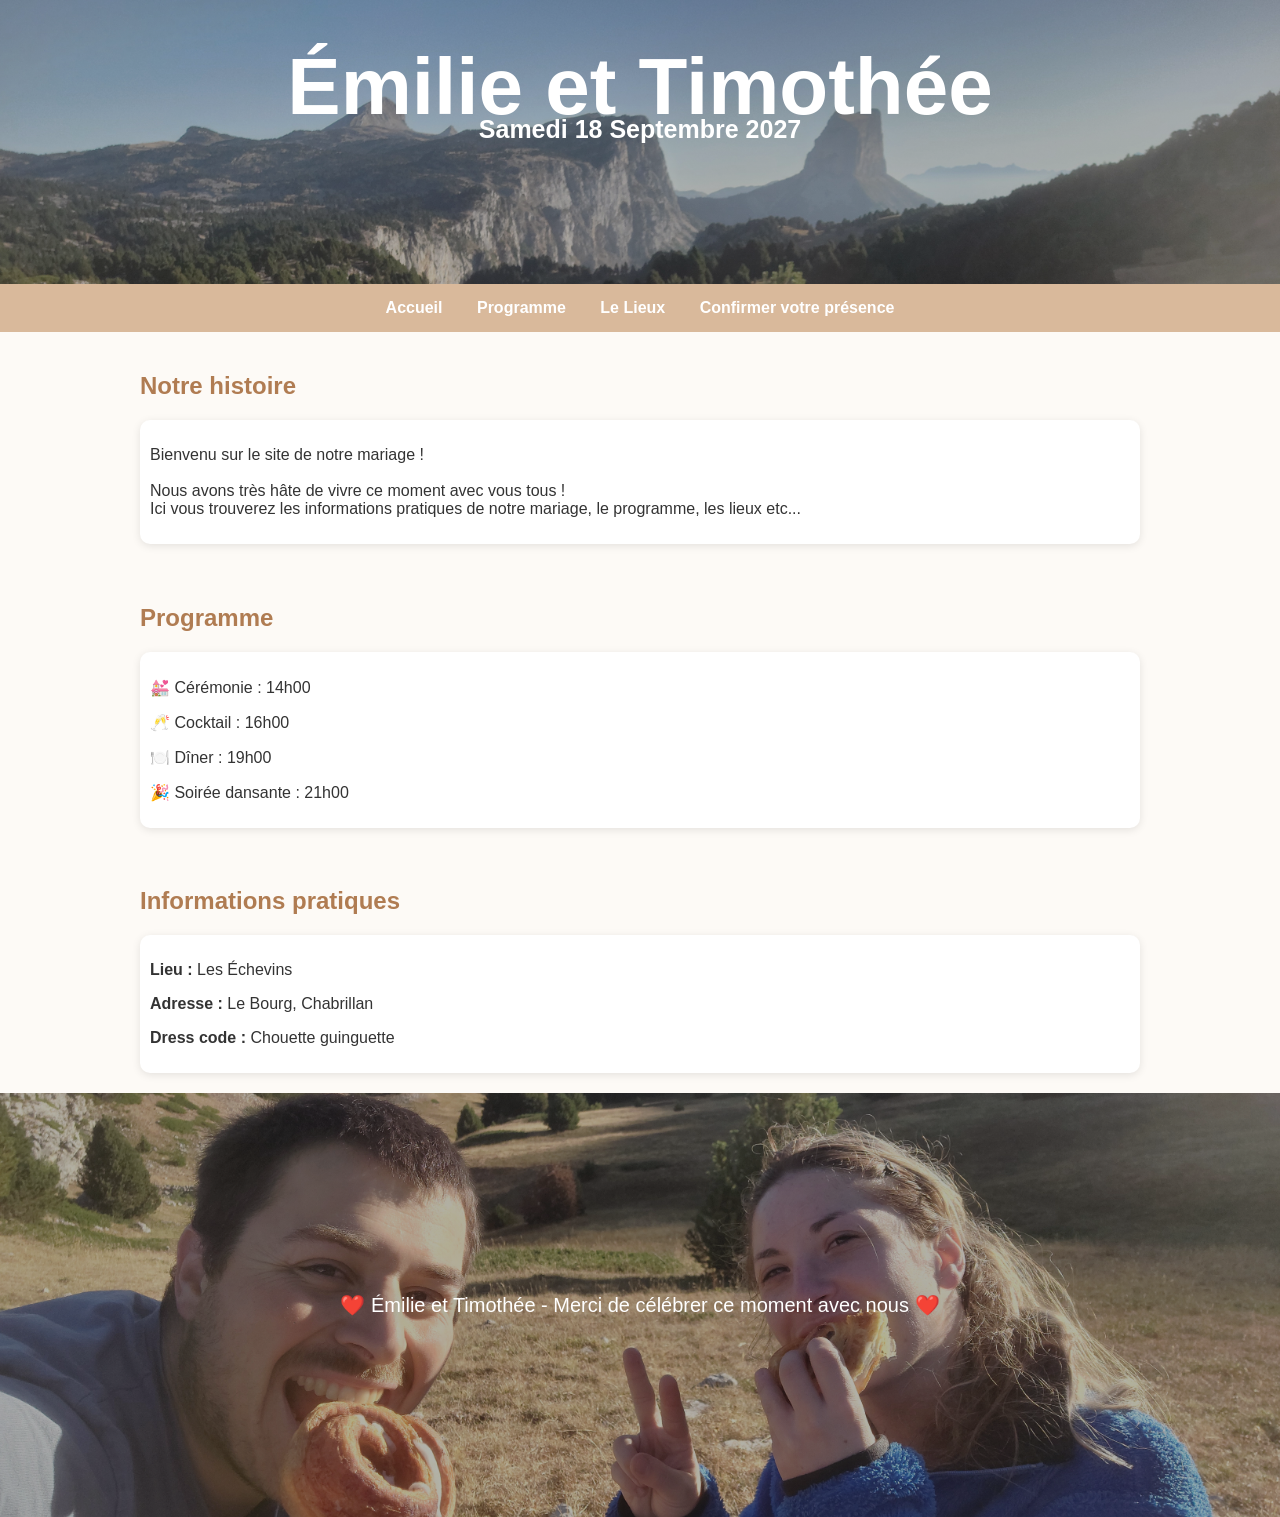
==== Index.html @ fb4b0fbf "MAJ date" ====
<!DOCTYPE html>
<html lang="fr">
<head>
    <meta charset="UTF-8">
    <meta name="viewport" content="width=device-width, initial-scale=1.0">
    <title>Mariage de Émilie et Timothée</title>

    <link rel="stylesheet" href="styles.css">

</head>
<body>

<header>
    <h1>Émilie et Timothée</h1>
    <h2>Samedi 18 Septembre 2027</h2>
</header>

<nav class="menu">
    <a href="Index.html">Accueil</a>    
    <a href="#programme">Programme</a>
    <a href="LeLieux.html">Le Lieux</a>
    <a href="Contact.html">Confirmer votre présence</a>
</nav>

<section id="histoire">
    <h2>Notre histoire</h2>
    <div class="card">
        <p>
            Bienvenu sur le site de notre mariage !<br><br>
            Nous avons très hâte de vivre ce moment avec vous tous ! <br>
            Ici vous trouverez les informations pratiques de notre mariage, le programme, les lieux etc... 
        </p>
    </div>
</section>

<section id="programme">
    <h2>Programme</h2>
    <div class="card">
        <p>💒 Cérémonie : 14h00</p>
        <p>🥂 Cocktail : 16h00</p>
        <p>🍽️ Dîner : 19h00</p>
        <p>🎉 Soirée dansante : 21h00</p>
    </div>
</section>

<section id="infos">
    <h2>Informations pratiques</h2>
    <div class="card">
        <p><strong>Lieu :</strong> Les Échevins</p>
        <p><strong>Adresse :</strong> Le Bourg, Chabrillan</p>
        <p><strong>Dress code :</strong> Chouette guinguette</p>
    </div>
</section>

<footer>
    ❤️ Émilie et Timothée - Merci de célébrer ce moment avec nous ❤️
</footer>

</body>
</html>
---- styles.css ----
body {
    margin: 0;
    font-family: Arial, sans-serif;
    color: #333;
    background-color: #fdfaf6;
}

header {
    background: linear-gradient(rgba(0,0,0,0.3), rgba(0,0,0,0.3)),
                url('Images/20260808_075522.jpg');
    font-family :'Candara light', sans-serif;
    background-size: cover;
    background-position: 0% 0%;
    color: rgb(255,255,255);
    text-align: center;
    padding: 30px 30px;
}

header h1 {
    font-size: 80px;
    padding: 1px 0;
    margin-top: 10px;
    padding-bottom: -20px;
    margin-bottom: -40px;
}

header h2 {
    font-size: 25px;
    color:rgb(255,255,255);
    padding-bottom: 0px;
    margin-bottom: 110px;
}
.menu {
    position:sticky;
    background-color: #d9b99b;
    text-align: center;
    padding: 15px;
}
 
.menu a {
    display: inline-block;
    position:sticky;
    background-color: white;
    color: #b07c52;
    padding: 12px 20px;
    margin: 5px;
    border-radius: 25px;
    text-decoration: none;
    font-weight: bold;
    transition: 0.3s;
}
 
.menu a:hover {
        background-color: #b07c52;
        color: white;
}

nav {
    background-color: #d9b99b;
    text-align: center;
    padding: 15px;
}

nav a {
    color: white;
    text-decoration: none;
    margin: 0 15px;
    font-weight: bold;
}

section {
    max-width: 1000px;
    margin:auto;
    padding: 20px 20px;
}

h2 {
    color: #b07c52;
}

.card {
    background: white;
    padding: 10px;
    border-radius: 10px;
    box-shadow: 0 2px 8px rgba(0,0,0,0.1);
    margin:auto;
    margin-top: 20px;
}

form {
    display: flex;
    flex-direction: column;
    gap: 50px;
    max-width: 500px;
    margin: auto;
}

input,
select,
textarea,
button {
    width: 100%;
    box-sizing: border-box;
}

input, select, textarea {
    padding: 10px;
    border: 1px solid #ccc;
    border-radius: 5px;
    margin-bottom: 20px;
}

button {
    background-color: #b07c52;
    color: white;
    border: none;
    padding: 12px;
    border-radius: 5px;
    cursor: pointer;
}

button:hover {
    background-color: #966744;
}

footer {
    background: linear-gradient(rgba(0,0,0,0.3), rgba(0,0,0,0.3)),
    url('Images/20260808_075522.jpg');
    background-size: cover;            
    text-align: center;
    font-size: 20px;
    background-position: 0% 60%;
    color: rgb(255,255,255);
    padding: 50px 30px;
    background-color: #d9b99b;
    padding: 200px;
}
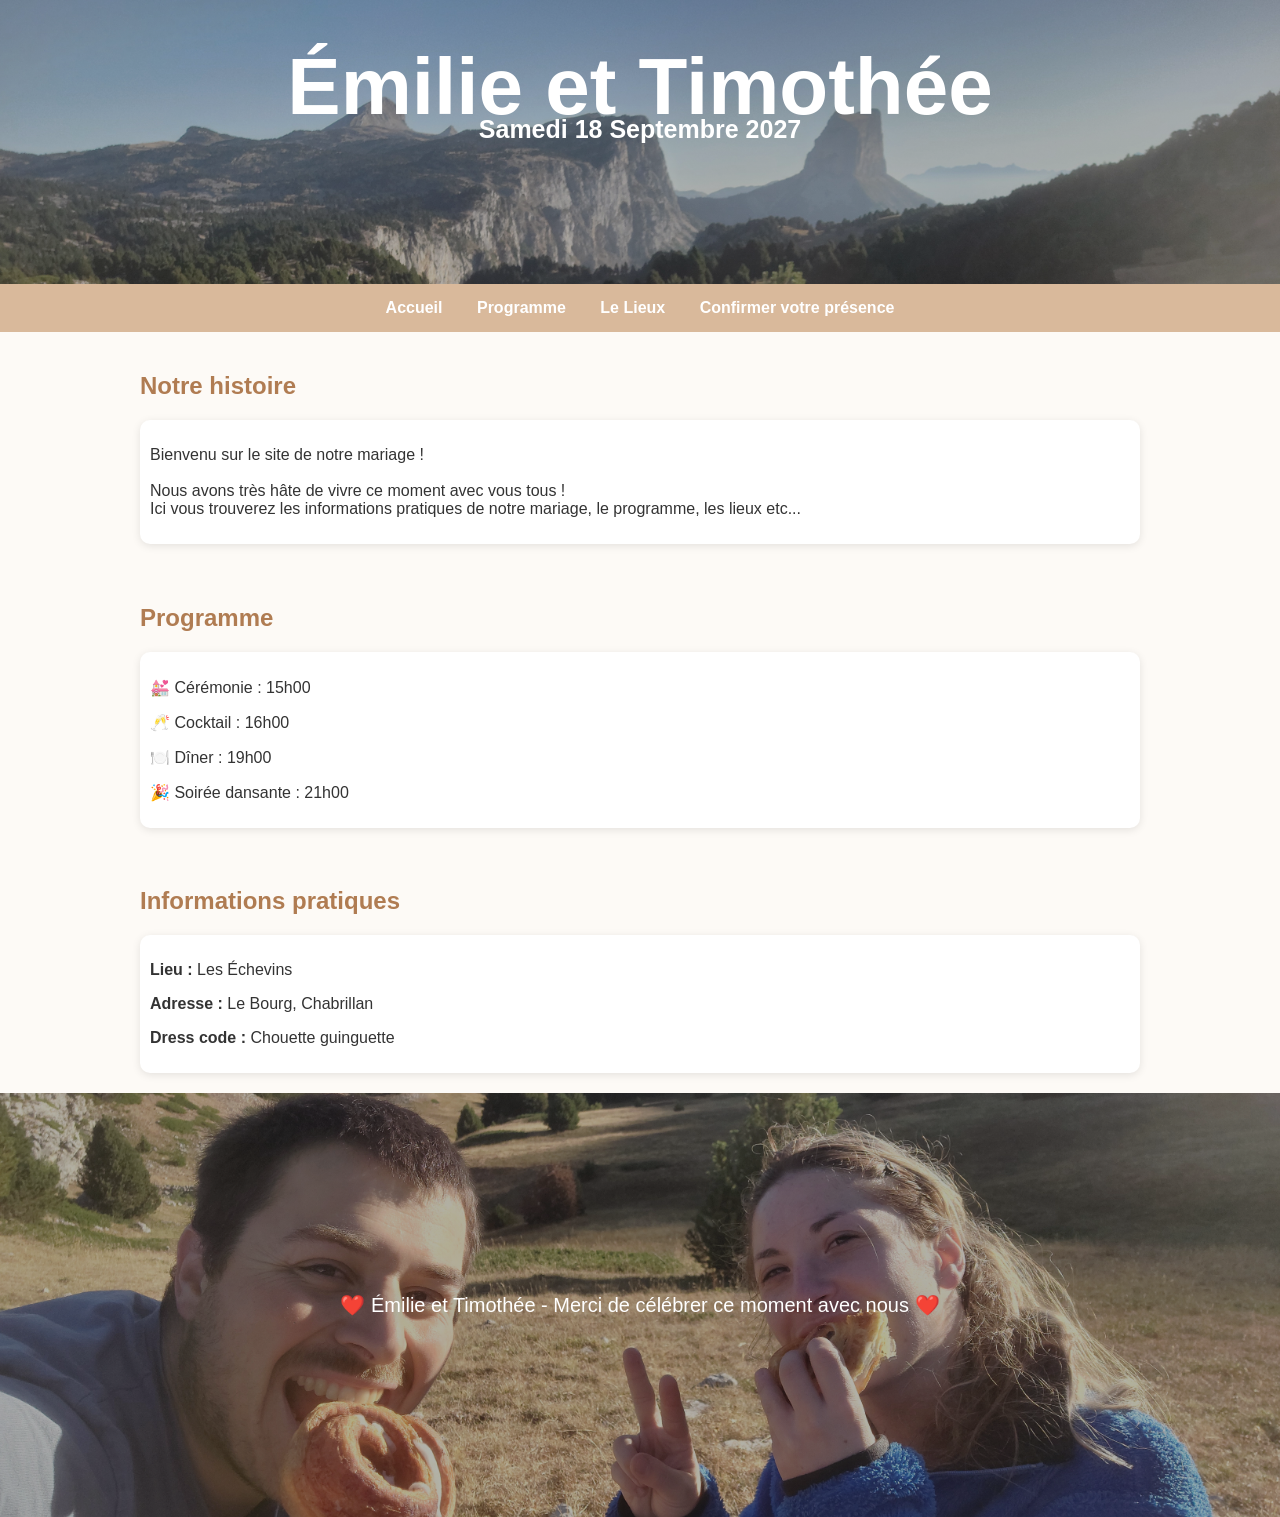
==== commit da9cff97: "Premiere version" ====
--- a/Index.html
+++ b/Index.html
@@ -18,7 +18,7 @@
 <nav class="menu">
     <a href="Index.html">Accueil</a>    
     <a href="#programme">Programme</a>
-    <a href="LeLieux.html">Le Lieux</a>
+    <a href="LeLieu.html">Le Lieux</a>
     <a href="Contact.html">Confirmer votre présence</a>
 </nav>
 
@@ -36,7 +36,7 @@
 <section id="programme">
     <h2>Programme</h2>
     <div class="card">
-        <p>💒 Cérémonie : 14h00</p>
+        <p>💒 Cérémonie : 15h00</p>
         <p>🥂 Cocktail : 16h00</p>
         <p>🍽️ Dîner : 19h00</p>
         <p>🎉 Soirée dansante : 21h00</p>
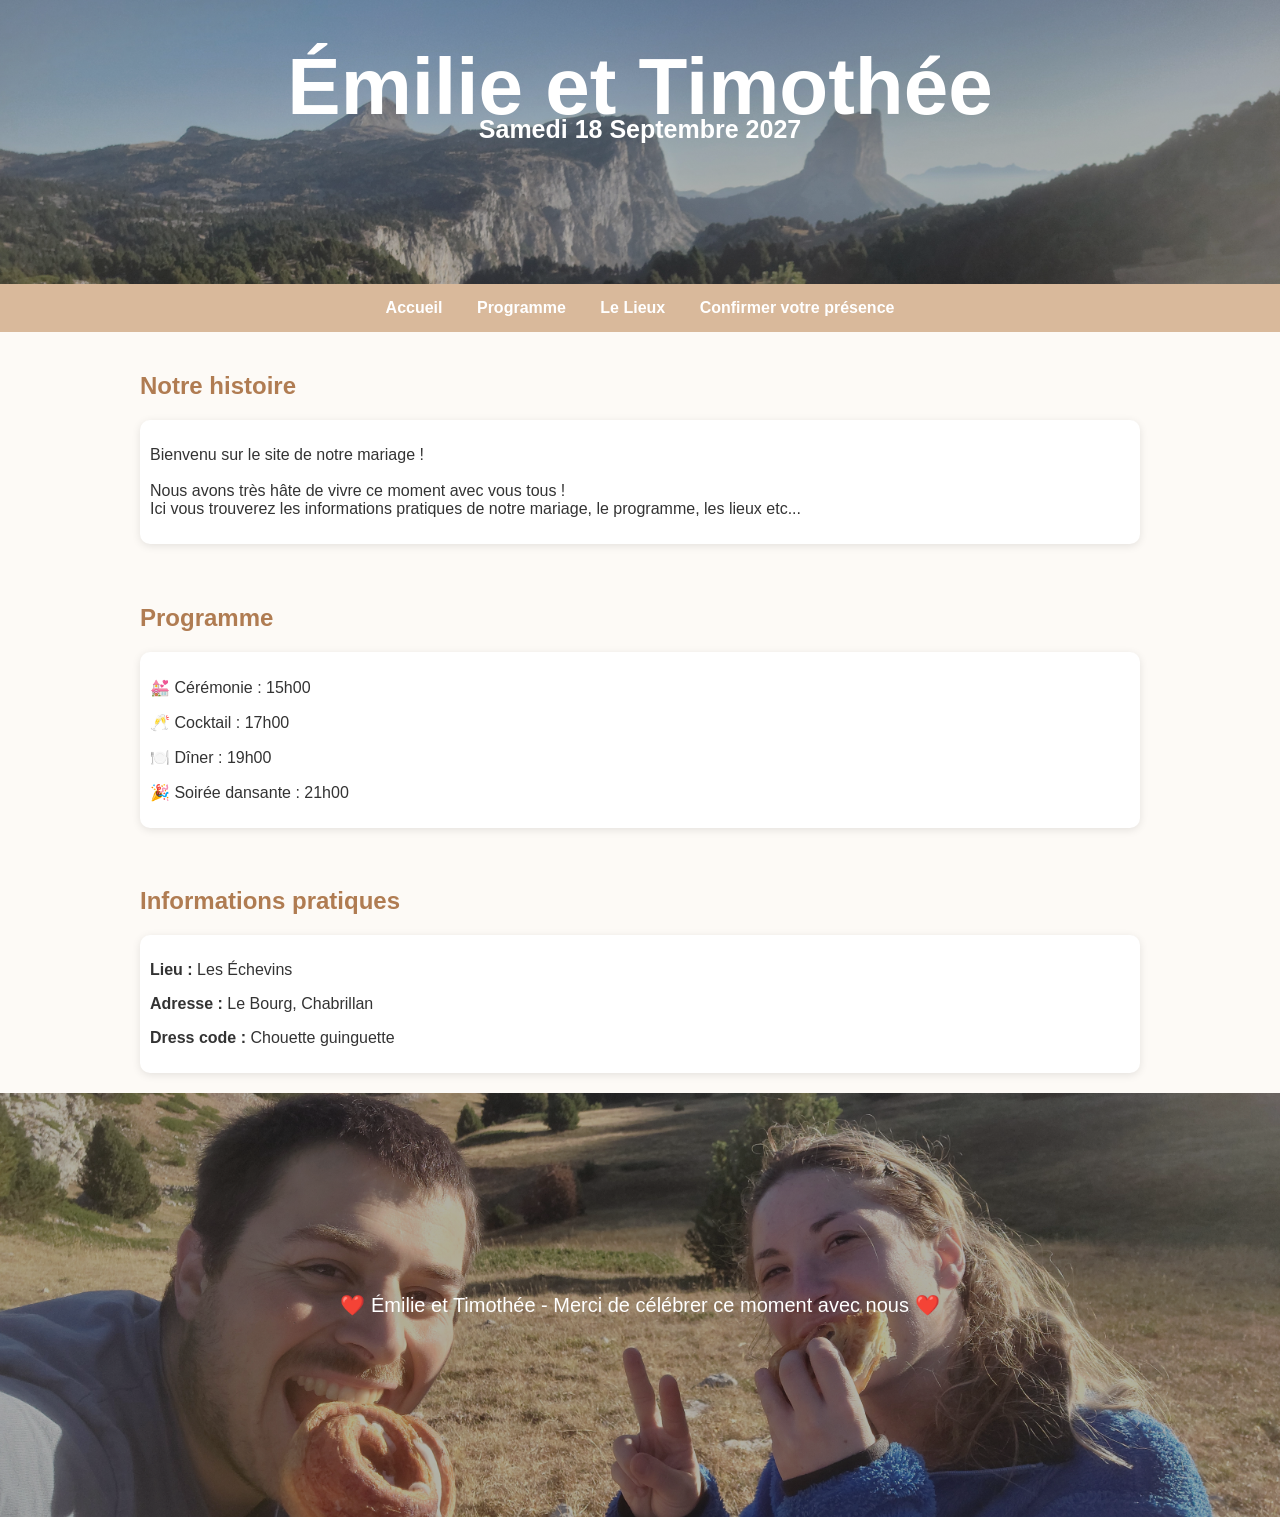
==== commit d784fa41: "Premiere version" ====
--- a/Index.html
+++ b/Index.html
@@ -37,7 +37,7 @@
     <h2>Programme</h2>
     <div class="card">
         <p>💒 Cérémonie : 15h00</p>
-        <p>🥂 Cocktail : 16h00</p>
+        <p>🥂 Cocktail : 17h00</p>
         <p>🍽️ Dîner : 19h00</p>
         <p>🎉 Soirée dansante : 21h00</p>
     </div>
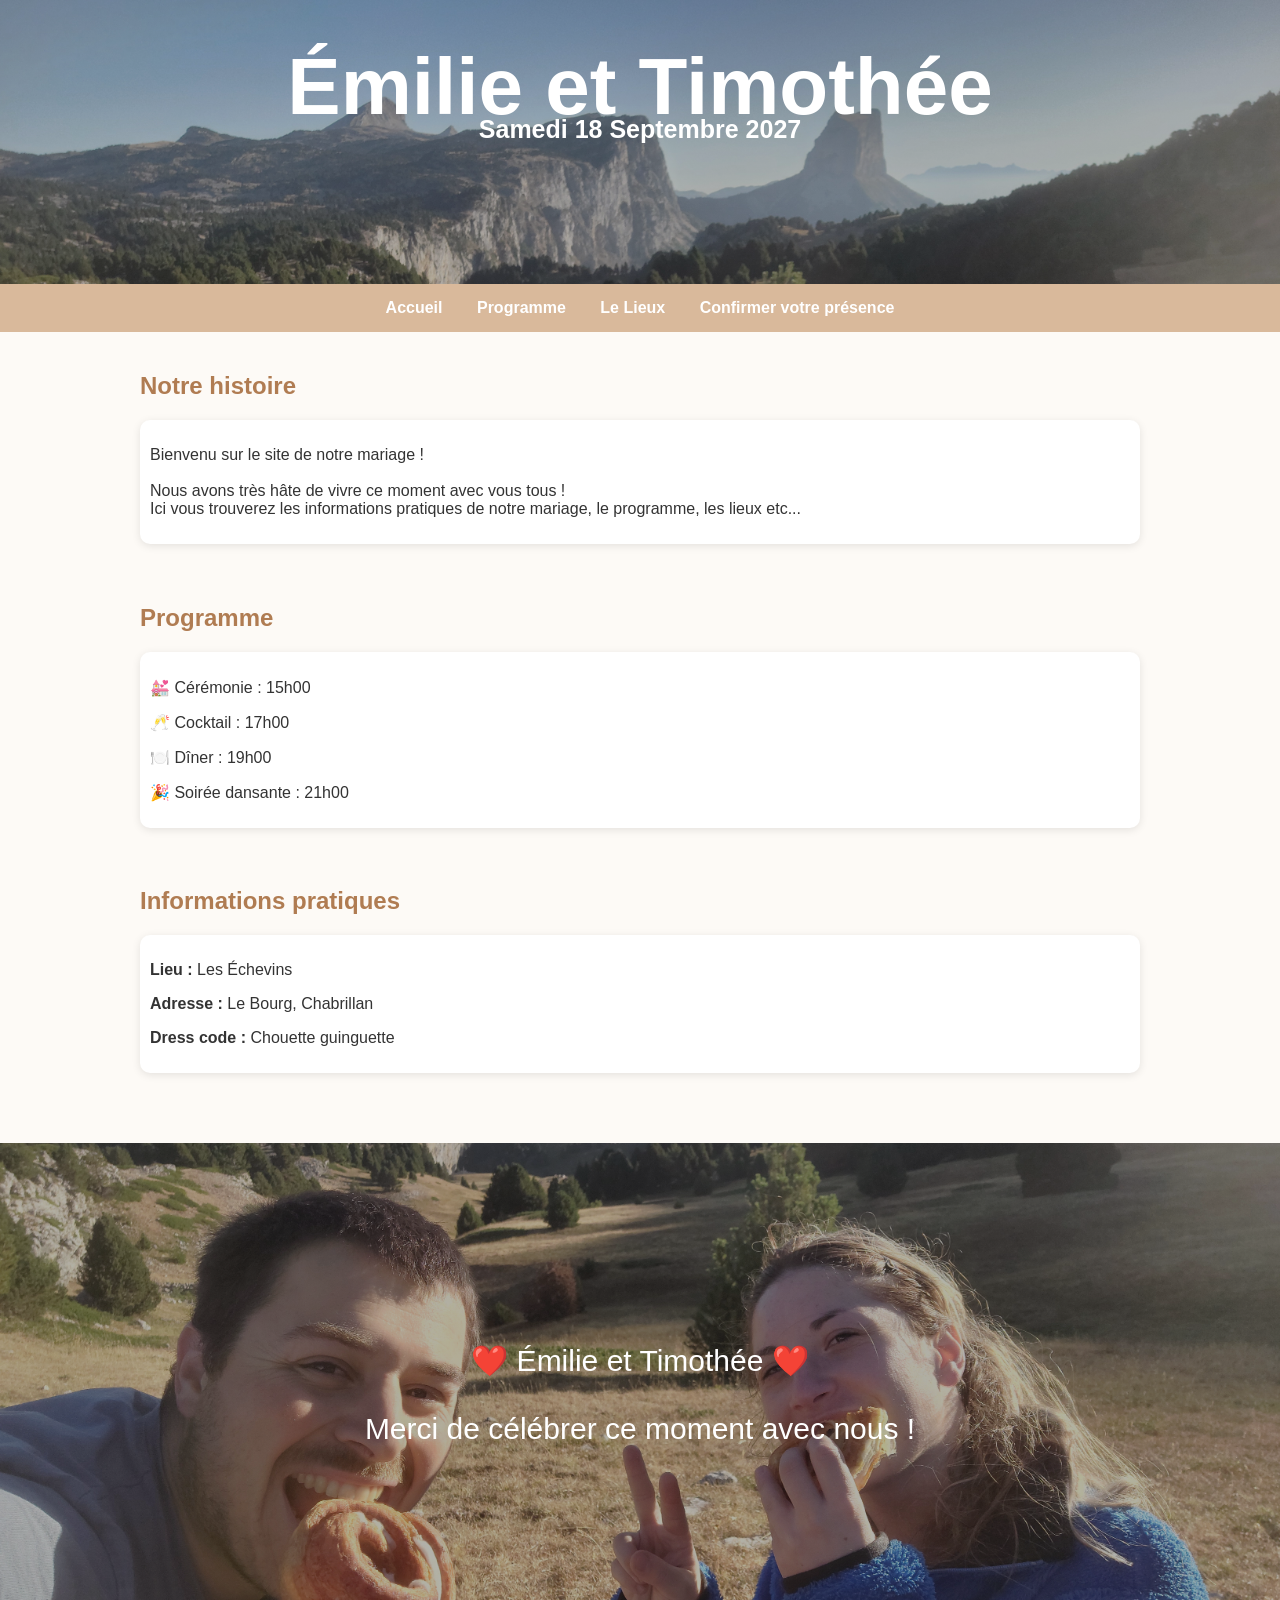
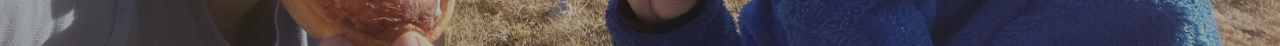
==== commit 6f2f0c01: "Muliple issues : footer & contact" ====
--- a/Index.html
+++ b/Index.html
@@ -53,7 +53,7 @@
 </section>
 
 <footer>
-    ❤️ Émilie et Timothée - Merci de célébrer ce moment avec nous ❤️
+    ❤️ Émilie et Timothée ❤️ <br><br> Merci de célébrer ce moment avec nous !
 </footer>
 
 </body>
--- a/styles.css
+++ b/styles.css
@@ -90,7 +90,7 @@
 form {
     display: flex;
     flex-direction: column;
-    gap: 50px;
+    gap: 10px;
     max-width: 500px;
     margin: auto;
 }
@@ -107,14 +107,14 @@
     padding: 10px;
     border: 1px solid #ccc;
     border-radius: 5px;
-    margin-bottom: 20px;
+    margin-bottom: 0px;
 }
 
 button {
     background-color: #b07c52;
     color: white;
     border: none;
-    padding: 12px;
+    padding: 8px;
     border-radius: 5px;
     cursor: pointer;
 }
@@ -126,12 +126,13 @@
 footer {
     background: linear-gradient(rgba(0,0,0,0.3), rgba(0,0,0,0.3)),
     url('Images/20260808_075522.jpg');
-    background-size: cover;            
+    background-size: cover;
+    font-family :'Candara light', sans-serif;       
     text-align: center;
-    font-size: 20px;
+    font-size: 30px;
+    margin-top : 50px;
     background-position: 0% 60%;
     color: rgb(255,255,255);
-    padding: 50px 30px;
     background-color: #d9b99b;
     padding: 200px;
 }
